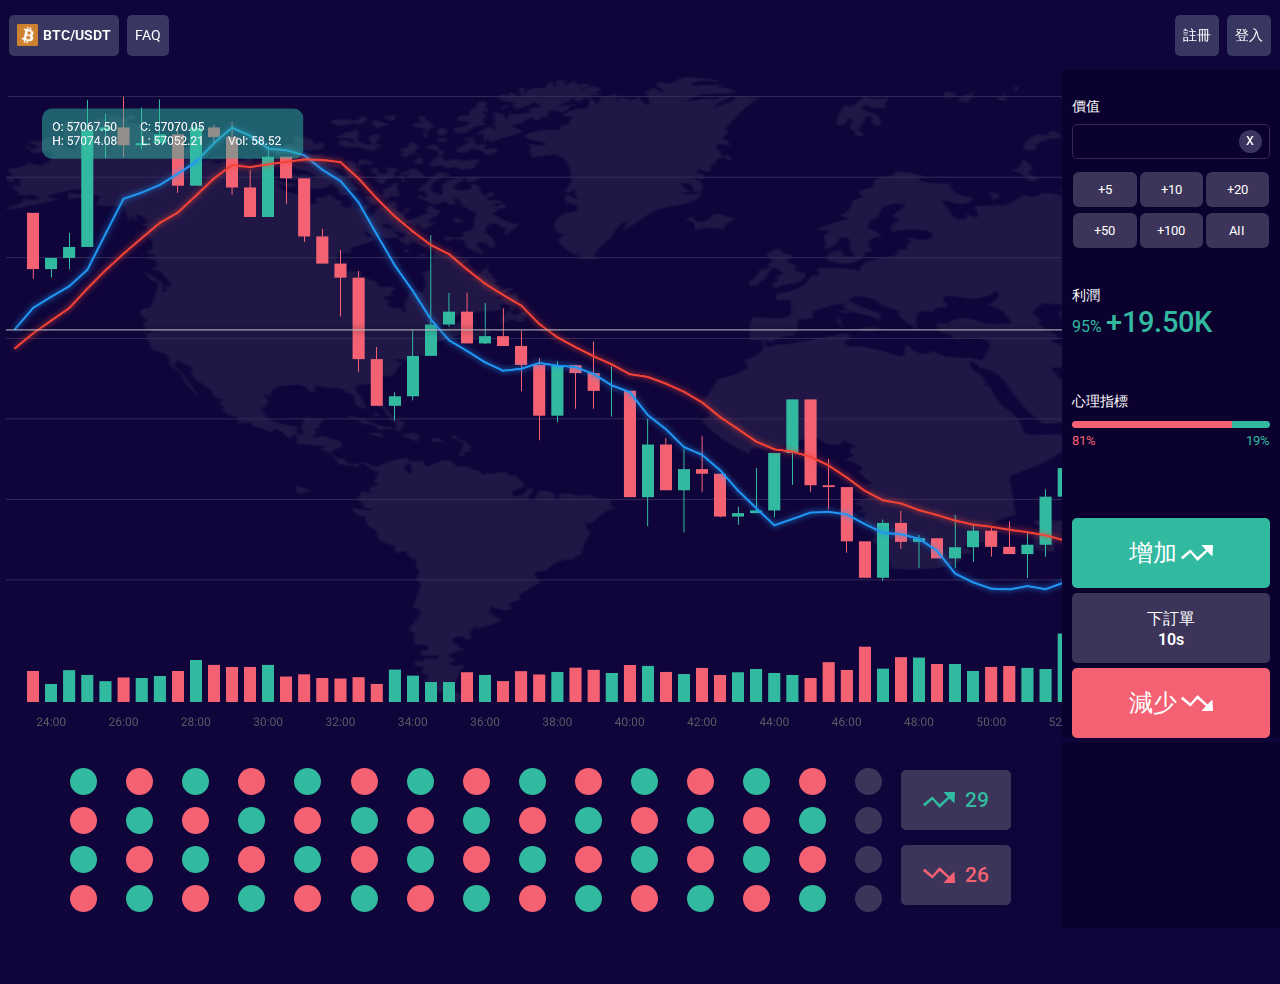
==== index.html @ 6b47ac54 "Add file" ====
<!DOCTYPE html>
<html lang="zh-Hant">
<head>
    <meta charset="UTF-8">
    <meta name="viewport" content="width=device-width, initial-scale=1" />
    <meta http-equiv="X-UA-Compatible" content="IE=7,9,10,11" />
    <meta http-equiv="X-UA-Compatible" content="IE=edge,chrome=1">
    <meta name="DC.Title" content="BEST500" />
    <script src="js/jquery-1.8.3.min.js"></script>
    <script src="js/loading.js"></script>
    <link rel="stylesheet" href="css/layout.css" type="text/css">
    <link rel="stylesheet" href="css/font/flaticon.css" type="text/css">
    <title>Trade</title>
</head>
<body>
<header></header>
<div id="main">
    <div class="top">
        <div class="chart"><img src="img/chart.png" alt=""></div>
        <div class="info">
            <div class="one">
                <p class="title">價值</p>
                <div class="input"><input type="text" onkeyup="this.value=this.value.replace(/[^\d]/,'')"></div>
                <ul class="btnWP">
                    <li>+5</li>
                    <li>+10</li>
                    <li>+20</li>
                    <li>+50</li>
                    <li>+100</li>
                    <li>AII</li>
                </ul>
            </div>
            <div class="two">
                <p class="title">利潤</p>
                <div class="flex">
                    <span>95%</span>
                    <span>+19.50K</span>
                </div>
            </div>
            <div class="three">
                <p class="title">心理指標</p>
                <div class="round">
                    <div class="red"></div>
                    <div class="green"></div>
                </div>
                <div class="text">
                    <div class="red">81%</div>
                    <div class="green">19%</div>
                </div>
            </div>
            <div class="four">
                <div class="btn green">
                    <span>增加</span>
                    <img src="img/up.png" alt="">
                </div>
                <div class="btn">
                    <p>下訂單</p>
                    <p>10s</p>
                </div>
                <div class="btn red">
                    <span>減少</span>
                    <img src="img/down.png" alt="">
                </div>
            </div>
        </div>
    </div>
    <div class="mobile">
        <div class="top">
            <div class="info">
                <p class="title">心理指標</p>
                <div class="three">
                    <div class="round">
                        <div class="red"></div>
                        <div class="green"></div>
                    </div>
                    <div class="text">
                        <div class="red">81%</div>
                        <div class="green">19%</div>
                    </div>
                </div>
            </div>
        </div>
        
    </div>
    <div class="downWp">
        <div class="down">
            <div class="circle"></div>
            <div class="right">
                <div class="top">
                    <img src="img/upGreen.png" alt="">
                    <span class="green">29</span>
                </div>
                <div class="down">
                    <img src="img/downRed.png" alt="">
                    <span class="red">26</span>
                </div>
            </div>
        </div>
        <div class="blank"></div>
    </div>
    <div class="mobile">
        <div class="one">
            <p class="title">利潤</p>
            <div class="flex">
                <span>95%</span>
                <span>+19.50K</span>
            </div>
        </div>
        <div class="two">
            <div class="row1">
                <div class="btn">-</div>
                <div class="input"><input type="text" onkeyup="this.value=this.value.replace(/[^\d]/,'')"></div>
                <div class="btn">+</div>
            </div>
            <div class="row2">
                <div class="btn red">
                    <span>減少</span>
                    <img src="img/down.png" alt="">
                </div>
                <div class="btn">
                    <p>下訂單</p>
                    <p>10s</p>
                </div>
                <div class="btn green">
                    <span>增加</span>
                    <img src="img/up.png" alt="">
                </div>
            </div>
        </div>
    </div>
</div>
<footer></footer>
    
<script>
$(document).ready(function() {
    for(let i=0;i<60;i++){
        $('.down .circle').append('<div class="item"><p></p></div>');
    }
    let H = $('#main .top .info').height();
    let blankH = $('#main .downWp').height();
    let windowH =$(window).height();
    let documentH = $(document).height();
    $('#main .top .chart img').height(H);
    $('#main .downWp .blank').height(blankH);
    if(windowH - documentH < 52){
        $('#main').css({'margin-bottom':'57px'});
    }
    if($(window).width()<=400){
            $('#main .top .chart img').height(windowH*0.35);
        }else if($(window).width()<=500){
            $('#main .top .chart img').height(windowH*0.4);
        }else if($(window).width()<=1000){
            $('#main .top .chart img').height(windowH/3);
        }else{
            $('#main .top .chart img').height(H);
        }

    $('#main .mobile .two .row1 .btn:nth-child(1)').on('keydown', function(e){
        alert( e.which );
        $(this).css({'background-color':'#f46173'});
    });
    $('#main .mobile .two .row1 .btn:nth-child(2)').on('keydown', function(e){
        $(this).css({'background-color':'#32baa1'});
    });


    $(window).resize(function(){
        if($(window).width()<=400){
            $('#main .top .chart img').height(windowH*0.35);
        }else if($(window).width()<=500){
            $('#main .top .chart img').height(windowH*0.4);
        }else if($(window).width()<=1000){
            $('#main .top .chart img').height(windowH/3);
        }else{
            let H = $('#main .top .info').height();
            $('#main .top .chart img').height(H);
        }
        if(windowH - documentH < 52){
            $('#main').css({'margin-bottom':'57px'});
        }
    });
    
});
   
</script>    
</body>
</html>
---- css/layout.css ----
@import url('https://fonts.googleapis.com/css2?family=Roboto:wght@100;300;400;500;700;900&display=swap');/*font-family: 'Roboto',*/
*{margin:0;padding:0;} 
body ul, body li{padding:0;margin:0;list-style:none;}
body a{text-decoration:none;}
input:focus{outline:none}
select::-ms-expand{display:none;}
::-webkit-scrollbar {width: 0px;background:#ffffff;height:8px;}
::-webkit-scrollbar-thumb {background: rgba(255, 255, 255, 0.16);}   
body{margin:0 auto;padding:0;width:100%;min-width:270px;font-weight: 400;
    font-family:'Roboto','Helvetica Neue','Helvetica','Arial',sans-serif;
    background-color:#10053B;position:relative;}
/*header*/
header{width:100%;height: 70px;padding: 10px 5px;box-sizing: border-box;display: flex;justify-content: space-between;align-items: center;
    position: fixed;top: 0;left: 0;}
header .btn{background-color: #383762;color:#fff;padding:0 8px;border-radius: 5px;height:41px;margin:0 4px;font-size:0.9rem;cursor: pointer;}
header .btn:hover{background-color:#4cdbc1;}
header .btn.logo{cursor: default;}
header .btn.logo:hover{background-color:#383762;}
header .left,header .right,header .right .btn,
header .left .btn{display: flex;align-items: center;justify-content: center;}
header .left .btn:nth-child(1){font-weight: 600;}
header .btn img{width: 21px;margin-right: 5px;}
/*main*/
#main{margin-top: 70px;}
#main .top{width: 100%;display: flex;justify-content: center;align-items: flex-start;}
#main .top .chart,#main .down{width: 90%;overflow: hidden;}
#main .top .chart img{width: 100%;object-fit: contain;}
#main .top .info{width: 10%;color: #fff;padding:0 10px;box-sizing: border-box;background-color: #0b012f;}
#main .top .info .one{padding:25px 0 20px;margin-bottom:15px;}
#main .top .info .one p{line-height: 1.5rem;margin-bottom: 5px;}
p.title{font-size:0.9rem;}
#main .top .info .one .input,#main .mobile .two .row1 .input{position: relative;}
#main .top .info .one .input:after,
#main .mobile .two .row1 .input:after{content: 'x';width: 23px;height: 23px;border-radius:50%;position: absolute;right:8px;top:6px;
    background-color:#3c3460;color: #fff;text-align: center;cursor: pointer;}
#main .top .info .one input,
#main .mobile .two .row1 .input,
#main .mobile .two .row1 input{border-radius: 5px;background-color: transparent;width:100%;height: 35px;caret-color:#2096f3;
    border:1px solid #342958;color: #fff;padding-left: 10px;box-sizing: border-box;font-size: 1.2rem;font-weight:600;}
#main .top .info .one .btnWP{width: 100%;display: flex;justify-content: center;align-items: center;flex-wrap: wrap;margin-top: 10px;}
#main .top .info .one .btnWP li{display: block;width: 32%;background-color:#3c3559;color: #fff;text-align: center;height: 35px;
line-height: 35px;border-radius: 6px;margin:3px 0;font-size: 0.8rem;cursor: pointer;}
#main .top .info .one .btnWP li:hover{background-color:#4cdbc1 ;}
#main .top .info .one .btnWP li:nth-child(2),#main .top .info .one .btnWP li:nth-child(5){margin:0 3px;}
#main .top .info .two{margin-bottom:53px;}
#main .top .info .two span{color:#32baa1;}
#main .top .info .two span:nth-child(2){font-size:1.8rem;font-weight: 500;}
#main .top .info .three{margin-bottom:70px;}
#main .top .info .three .title{margin-bottom: 10px;}
#main .top .info .three .round{display:flex;justify-content: center;align-items: center;width: 100%;}
#main .top .info .three .round .red{width: 81%;height: 7px;background-color:#f46173;border-top-left-radius:10px;border-bottom-left-radius:10px;}
#main .top .info .three .round .green{width: 19%;height: 7px;background-color:#32baa1;border-top-right-radius:10px;border-bottom-right-radius:10px;}
#main .top .info .three .text{display: flex;justify-content: space-between;align-items: center;margin-top: 5px;}
#main .top .info .three .text .red{color:#f46173;font-size: 0.8rem;}
#main .top .info .three .text .green{color:#32baa1;font-size: 0.8rem;}
#main .top .info .four .btn{width:100%;height: 70px;background-color:#3c3559;border-radius: 5px;text-align: center;line-height: 70px;cursor: pointer;}
#main .top .info .four .btn:nth-child(2){margin:5px 0;line-height: normal;padding:16px 0;box-sizing: border-box;}
#main .top .info .four .btn span{font-size:1.5rem;}
#main .top .info .four .btn img{width:32px;height:16px;}
#main .top .info .four .btn:nth-child(2) p:nth-child(1){font-weight:400;}
#main .top .info .four .btn:nth-child(2) p:nth-child(2){font-weight:600;}
#main .top .info .four .btn:nth-child(1){background-color:#32baa1;}
#main .top .info .four .btn:nth-child(3){background-color:#f46173;}
#main .downWp{width: 100%;display: flex;justify-content: center;align-items: center;}
#main .downWp .blank{width: 10%;background-color:#0b012f;}
#main .down{display: flex;justify-content: center;align-items: center;width:90%;margin-top:10px;}
#main .down .circle{display: flex;justify-content: center;align-items: center;flex-wrap: wrap;width:40%;margin:10px 0;}
#main .down .circle .item{width:6.6%;margin:6px 0;}
#main .down .circle .item p{width:27px;height:27px;border-radius:50%;margin:0 auto; }
#main .down .circle .item:nth-child(odd) p{background-color:#32baa1 ;}
#main .down .circle .item:nth-child(even) p{background-color:#f46173 ;}
#main .down .circle .item:nth-child(15n) p{background-color:#3c3559 ;}
#main .down .right {width:110px;}
#main .down .right img{width:32px;height:16px;}
#main .down .right .top,#main .down .right .down{width:100%;height:60px;margin:10px 0 15px;border-radius:5px;background-color:#3c3559;
    display: flex;justify-content: center;align-items: center;}
#main .down .right span{color: #fff;margin-left:10px;font-size:1.3rem;font-weight:500;}
#main .down .right span.green{color:#32baa1 ;}
#main .down .right span.red{color:#f46173 ;}
#main .mobile{display: none;}
#main .mobile .top .info{width:100%;display: flex;justify-content: center;align-items: flex-start;background-color: transparent;}
#main .mobile .top .info p{width: 9%;}
#main .mobile .top .info .three{width:91%;margin-bottom: 10px;}
#main .mobile .one{display: flex;justify-content: center;align-items: flex-end;margin: 15px 0;}
#main .mobile .one .flex span{color:#32baa1;margin:0 4px;font-size: 1.2rem;}
#main .mobile .one .flex span:nth-child(2){font-size: 1.7rem;font-weight: 500;}
#main .mobile .title{color: #fff;margin-right: 10px;margin-bottom: 3px;}
#main .mobile .two {width:98%;margin:0 auto;}
#main .mobile .two .row1,#main .mobile .two .row2{display: flex;justify-content: center;align-items: center;}
#main .mobile .two .btn{width:25%;background-color:#3c3559;height:50px;line-height: 50px;text-align: center;color:#fff;border-radius:5px;font-size: 1.5rem;}
#main .mobile .two .row1{margin-bottom: 12px;}
#main .mobile .two .row1 .input{width:47%;margin:0 auto;height:50px;}
#main .mobile .two .row1 input{border:0;}
#main .mobile .two .row2 .btn{font-size:1.3rem;width: 33%;}
#main .mobile .two .row2 .btn.red{background-color:#f46173;}
#main .mobile .two .row2 .btn.green{background-color:#32baa1;}
#main .mobile .two .row2 .btn:nth-child(2){margin:0 12px;font-weight:300;font-size:1rem;line-height: normal;padding: 5px 0;box-sizing: border-box;}
#main .mobile .two .row2 .btn:nth-child(2) p:nth-child(2){font-weight: 600;}
#main .mobile .two .row2 .btn img{width: 32px;height: 16px;}
#main .mobile .two .row1 .input:after{top:13px;}
/*footer*/
footer{display: none;width:100%;background-color:#3c3559;position: fixed;bottom:0;left:0;}
footer .row1{display: flex;justify-content: space-around;align-items: center;padding:6px 0;}
footer .row1 li a{color: #fff;}
footer .row1 li a p{font-size:0.8rem;}
.flaticon-money-graph-with-up-arrow,
footer .row1 li:nth-child(1) a p{color:#32baa1;}

@media(max-width:1970px){
    #main .top .chart,#main .down{width: 88%;}
    #main .top .chart img{width: auto;}
    #main .top .info,#main .downWp .blank{width: 12%;}
}
@media(max-width:1840px){
    #main .top .chart,#main .down{width: 87%;}
    #main .down .circle{width: 45%;}
    #main .top .info,#main .downWp .blank{width: 13%;}
}
@media(max-width:1700px){
    #main .top .chart,#main .down{width: 86%;}
    #main .top .info,#main .downWp .blank{width: 14%;}
    #main .down .circle{width: 50%;}
}
@media(max-width:1550px){
    #main .top .chart,#main .down{width: 85%;}
    #main .top .info,#main .downWp .blank{width: 15%;}
    #main .down .circle{width: 60%;}
}
@media(max-width:1370px){
    #main .top .chart,#main .down{width: 84%;}
    #main .top .info,#main .downWp .blank{width: 16%;}
    #main .down .circle{width: 70%;}
}
@media(max-width:1280px){
    #main .top .chart,#main .down{width: 83%;}
    #main .top .info,#main .downWp .blank{width: 17%;}
    #main .down .circle{width: 80%;}
}
@media(max-width:1160px){
    #main .top .chart,#main .down{width: 82%;}
    #main .top .info,#main .downWp .blank{width: 18%;}
}
@media(max-width:1090px){
    #main .top .chart,#main .down{width: 81%;}
    #main .top .info,#main .downWp .blank{width: 19%;}
    #main .down .circle{width:89%;}
}
@media(max-width:1050px){
    #main .top .chart,#main .down{width: 80%;}
    #main .top .info,#main .downWp .blank{width: 20%;}
}
@media(max-width:1000px){
    #main .top .chart,#main .down{width: 100%;}
    #main>.top .info,#main .downWp .blank{display: none;}
    #main .mobile{display: block;}
    #main .top .chart img{height: 420px;}
    #main .down .circle{width: 85%;}
    #main .down .circle .item p{width: 20px;height: 20px;margin:0 auto;}
    footer{display:block;}
    #main .down .circle .item{margin: 8px 0px;}
    
}
@media(max-width:950px){
    #main .mobile .top .info p{width: 11%;}
    #main .mobile .top .info .three{width: 89%;}
}
@media(max-width:750px){
    #main .mobile .top .info p{width: 13%;}
    #main .mobile .top .info .three{width: 87%;}
}
@media(max-width:600px){
    #main .mobile .top .info p{width: 15%;}
    #main .mobile .top .info .three{width: 85%;}
}
@media(max-width:560px){
    #main .down .circle .item{width:8.3%;}
    #main .down .circle .item p {
        width: 15px;
        height: 15px;
        margin: 0 auto;}
        #main .down{margin-top: 0;}
}
@media(max-width:500px){
    #main .mobile .top .info p{width: 18%;}
    #main .mobile .top .info .three{width: 82%;}
    #main .down .circle .item{margin: 4px 0;}
    #main .down .right .top, #main .down .right .down{width:95%;height: 45px;margin: 10px 0 12px;}
    #main .down{margin-bottom: -10px;}
}
@media(max-width:400px){
    #main .mobile .top .info p{width: 22%;}
    #main .mobile .top .info .three{width: 78%;}
    #main .down .circle .item p {width: 12px;height: 12px;}
    #main .down .right span{font-size: 1.1rem;}
    #main .mobile .top .info .three{margin-bottom: 0;}
    #main .mobile .one{margin-top:10px;}
}
@media(max-width:375px){
    #main .mobile .one {
        margin-top: 3px;
    }
}
@media(max-width:342px){
    #main .mobile .top .info p{width: 25%;}
    #main .mobile .top .info .three{width: 75%;}
    #main .down .circle .item p {width: 10px;height: 10px;}
    #main .down .right .top, #main .down .right .down {height: 35px;}
    #main .down .right {width: 90px;}
    #main .down .right img {width: 24px;height: 12px;}
    #main .down .right span{font-size: 1rem;}
    #main .down .circle {width: 100%;}
    #main .mobile .one{margin: 3px 0 5px;}
}
@media(max-width:320px){
    #main .mobile .one .flex span:nth-child(2) {font-size: 1.2rem;}
    #main .mobile .one .flex span{font-size:0.95rem;}
    #main .mobile .title{margin-bottom: 1px;}
    #main .down .circle .item {margin: 2px 0;}
    #main .down .right .top, #main .down .right .down{margin: 7px 0;height:31px;}
    header{height:53px;}
    #main .down {margin-bottom: -6px;}
}
@media(max-width:280px){
    #main .mobile .two .row2 .btn {font-size: 1rem;}
    header .btn {font-size: 0.8rem;}
}
---- css/font/flaticon.css ----
@font-face {
    font-family: "flaticon";
    src: url("./flaticon.ttf?2d214c63b13ab7ff384189e61bd31dfa") format("truetype"),
url("./flaticon.woff?2d214c63b13ab7ff384189e61bd31dfa") format("woff"),
url("./flaticon.woff2?2d214c63b13ab7ff384189e61bd31dfa") format("woff2"),
url("./flaticon.eot?2d214c63b13ab7ff384189e61bd31dfa#iefix") format("embedded-opentype"),
url("./flaticon.svg?2d214c63b13ab7ff384189e61bd31dfa#flaticon") format("svg");
}

i[class^="flaticon-"]:before, i[class*=" flaticon-"]:before {
    font-family: flaticon !important;
    font-style: normal;
    font-weight: normal !important;
    font-variant: normal;
    text-transform: none;
    line-height: 1;
    -webkit-font-smoothing: antialiased;
    -moz-osx-font-smoothing: grayscale;
    font-size: 1.3rem;text-align: center;margin: 0 auto 5px;display: block;
}

.flaticon-chart:before {
    content: "\f101";
}
.flaticon-transaction:before {
    content: "\f102";
}
.flaticon-money-graph-with-up-arrow:before {
    content: "\f103";
}
.flaticon-stock-market:before {
    content: "\f104";
}
.flaticon-graph:before {
    content: "\f105";
}
.flaticon-pie-chart:before {
    content: "\f106";
}
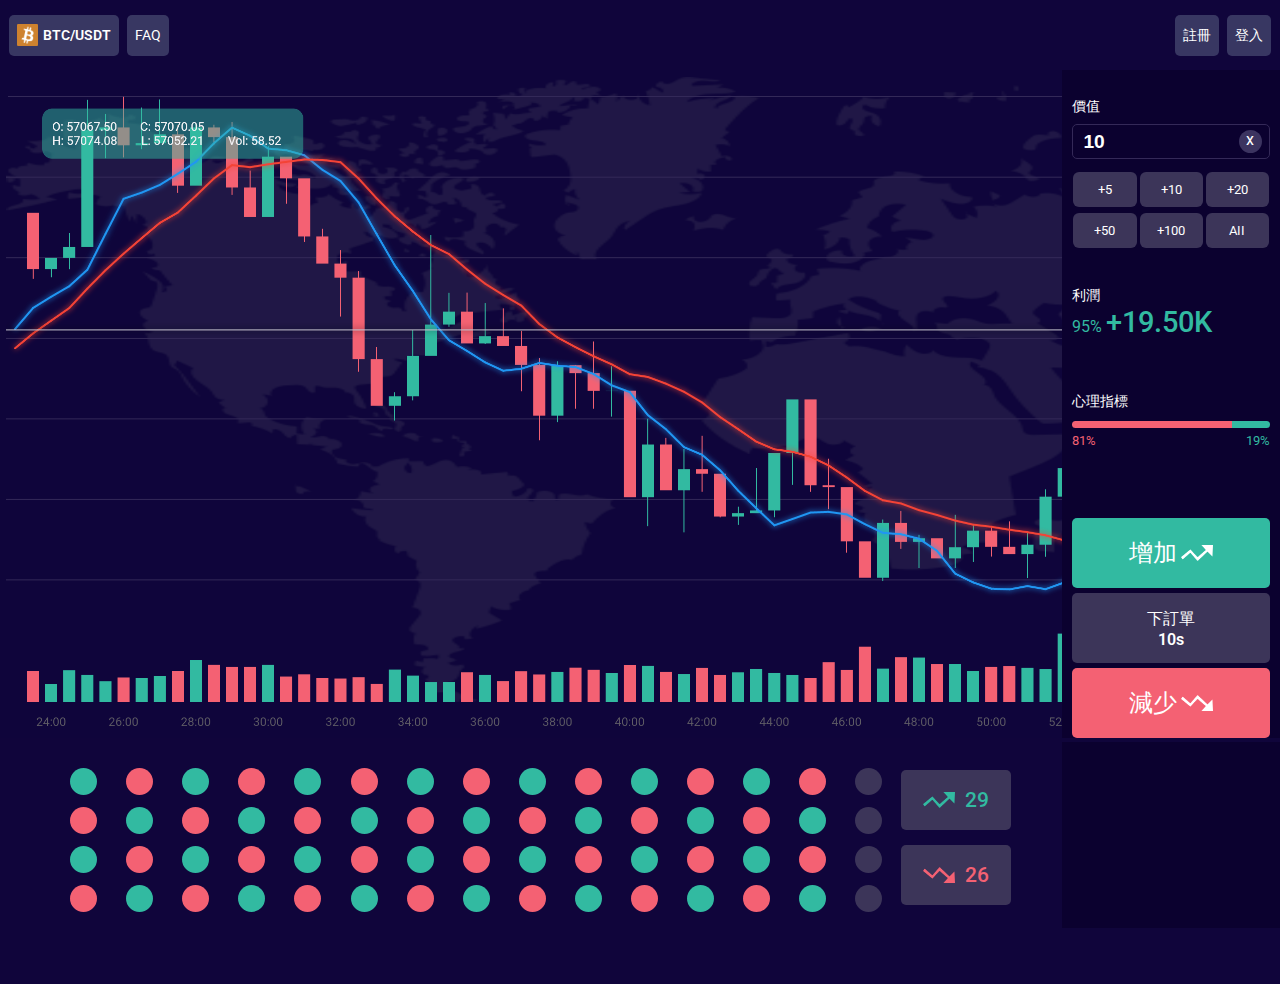
==== commit 4410e6f9: "Add faq,market file" ====
--- a/index.html
+++ b/index.html
@@ -49,7 +49,7 @@
                 </div>
             </div>
             <div class="four">
-                <div class="btn green">
+                <div class="btn green trade">
                     <span>增加</span>
                     <img src="img/up.png" alt="">
                 </div>
@@ -57,7 +57,7 @@
                     <p>下訂單</p>
                     <p>10s</p>
                 </div>
-                <div class="btn red">
+                <div class="btn red trade">
                     <span>減少</span>
                     <img src="img/down.png" alt="">
                 </div>
@@ -80,7 +80,6 @@
                 </div>
             </div>
         </div>
-        
     </div>
     <div class="downWp">
         <div class="down">
@@ -108,12 +107,12 @@
         </div>
         <div class="two">
             <div class="row1">
-                <div class="btn">-</div>
+                <a id="decrease" class="btn red">-</a>>
                 <div class="input"><input type="text" onkeyup="this.value=this.value.replace(/[^\d]/,'')"></div>
-                <div class="btn">+</div>
+                <a class="btn green" id="add">+</a>
             </div>
             <div class="row2">
-                <div class="btn red">
+                <div class="btn red trade">
                     <span>減少</span>
                     <img src="img/down.png" alt="">
                 </div>
@@ -121,13 +120,24 @@
                     <p>下訂單</p>
                     <p>10s</p>
                 </div>
-                <div class="btn green">
+                <div class="btn green trade">
                     <span>增加</span>
                     <img src="img/up.png" alt="">
                 </div>
             </div>
         </div>
     </div>
+    <div class="sliderInfo">
+        <div class="info">
+            <p>溫馨提醒 <span>x</span></p>
+            <span>請登入或註冊得以繼續交易</span>
+            <div class="btnWP">
+                <a class="btn" href="#">登入</a>
+                <a class="btn" href="#">註冊</a>
+            </div>
+        </div>
+    </div>
+    <div class="pageNo">0</div>
 </div>
 <footer></footer>
     
@@ -155,16 +165,19 @@
             $('#main .top .chart img').height(H);
         }
 
-    $('#main .mobile .two .row1 .btn:nth-child(1)').on('keydown', function(e){
-        alert( e.which );
-        $(this).css({'background-color':'#f46173'});
-    });
-    $('#main .mobile .two .row1 .btn:nth-child(2)').on('keydown', function(e){
-        $(this).css({'background-color':'#32baa1'});
-    });
+    /*click btn*/
+$('#main .trade').click(function(){
+    $('.sliderInfo').show();
+    $('#main .sliderInfo .info').animate({'top':(windowH-166)/2});
+});
+$('#main .sliderInfo .info p span').click(function(){
+    $('#main .sliderInfo .info').animate({'top':-166});
+    setTimeout( '$(".sliderInfo").fadeOut()',300);
+});
 
-
-    $(window).resize(function(){
+$('#main .top .info .one input').val(10);
+$('#main .mobile .two .row1 input').val(10);
+$(window).resize(function(){
         if($(window).width()<=400){
             $('#main .top .chart img').height(windowH*0.35);
         }else if($(window).width()<=500){
--- a/css/layout.css
+++ b/css/layout.css
@@ -10,8 +10,7 @@
     font-family:'Roboto','Helvetica Neue','Helvetica','Arial',sans-serif;
     background-color:#10053B;position:relative;}
 /*header*/
-header{width:100%;height: 70px;padding: 10px 5px;box-sizing: border-box;display: flex;justify-content: space-between;align-items: center;
-    position: fixed;top: 0;left: 0;}
+header{width:100%;height: 70px;padding: 10px 5px;box-sizing: border-box;display: flex;justify-content: space-between;align-items: center;}
 header .btn{background-color: #383762;color:#fff;padding:0 8px;border-radius: 5px;height:41px;margin:0 4px;font-size:0.9rem;cursor: pointer;}
 header .btn:hover{background-color:#4cdbc1;}
 header .btn.logo{cursor: default;}
@@ -21,7 +20,6 @@
 header .left .btn:nth-child(1){font-weight: 600;}
 header .btn img{width: 21px;margin-right: 5px;}
 /*main*/
-#main{margin-top: 70px;}
 #main .top{width: 100%;display: flex;justify-content: center;align-items: flex-start;}
 #main .top .chart,#main .down{width: 90%;overflow: hidden;}
 #main .top .chart img{width: 100%;object-fit: contain;}
@@ -40,7 +38,7 @@
 #main .top .info .one .btnWP{width: 100%;display: flex;justify-content: center;align-items: center;flex-wrap: wrap;margin-top: 10px;}
 #main .top .info .one .btnWP li{display: block;width: 32%;background-color:#3c3559;color: #fff;text-align: center;height: 35px;
 line-height: 35px;border-radius: 6px;margin:3px 0;font-size: 0.8rem;cursor: pointer;}
-#main .top .info .one .btnWP li:hover{background-color:#4cdbc1 ;}
+#main .top .info .one .btnWP li:hover,#main .top .info .one .btnWP li:active{background-color:#4cdbc1 ;}
 #main .top .info .one .btnWP li:nth-child(2),#main .top .info .one .btnWP li:nth-child(5){margin:0 3px;}
 #main .top .info .two{margin-bottom:53px;}
 #main .top .info .two span{color:#32baa1;}
@@ -87,10 +85,13 @@
 #main .mobile .title{color: #fff;margin-right: 10px;margin-bottom: 3px;}
 #main .mobile .two {width:98%;margin:0 auto;}
 #main .mobile .two .row1,#main .mobile .two .row2{display: flex;justify-content: center;align-items: center;}
-#main .mobile .two .btn{width:25%;background-color:#3c3559;height:50px;line-height: 50px;text-align: center;color:#fff;border-radius:5px;font-size: 1.5rem;}
+#main .mobile .two .btn{width:25%;background-color:#3c3559;height:50px;line-height: 50px;text-align: center;color:#fff;border-radius:5px;font-size: 1.5rem;
+padding: 0;}
+#main .mobile .two .btn#decrease:active {background-color:#f46173;transition: all 0.7s;}
+#main .mobile .two .btn#add:active {background-color:#32baa1;transition: all 0.7s;}
 #main .mobile .two .row1{margin-bottom: 12px;}
 #main .mobile .two .row1 .input{width:47%;margin:0 auto;height:50px;}
-#main .mobile .two .row1 input{border:0;}
+#main .mobile .two .row1 input{border:0;height:50px;}
 #main .mobile .two .row2 .btn{font-size:1.3rem;width: 33%;}
 #main .mobile .two .row2 .btn.red{background-color:#f46173;}
 #main .mobile .two .row2 .btn.green{background-color:#32baa1;}
@@ -98,13 +99,24 @@
 #main .mobile .two .row2 .btn:nth-child(2) p:nth-child(2){font-weight: 600;}
 #main .mobile .two .row2 .btn img{width: 32px;height: 16px;}
 #main .mobile .two .row1 .input:after{top:13px;}
+
+#main .sliderInfo{width:100%;height:100vh;position: fixed;top:0;left:0;background-color: rgba(0, 0, 0, 0.516);display: none;}
+#main .sliderInfo .info{border:1px solid gray;background-color: #fff;width:250px;border-radius: 10px;margin:0 auto;position: relative;}
+#main .sliderInfo .info p{width:90%;margin: 0 auto;color:#463d3e;font-size:1.5rem;position: relative;padding:10px 5px;border-bottom:1px solid #bdbdbd;
+text-align: center;}
+#main .sliderInfo .info p span{border-radius: 50%;width:22px;height:22px;color:#bdbdbd;background-color:#f2f2f2;padding:0;
+position: absolute;right:0;top:8px;text-align: center;line-height: 19px;font-weight: 300;font-size:1rem;cursor: pointer;}
+#main .sliderInfo .info span{text-align: center;display: inline-block;width: 100%;padding:15px 0;}
+#main .sliderInfo .info .btnWP{display: flex;justify-content: center;align-items: center;padding-bottom:20px;}
+#main .sliderInfo .info .btnWP .btn{background-color:#82c896;color: #fff;padding: 8px 5px;text-align: center;border-radius:5px;width:30%;margin:0 10px;}
+.pageNo{display:none;}
 /*footer*/
 footer{display: none;width:100%;background-color:#3c3559;position: fixed;bottom:0;left:0;}
 footer .row1{display: flex;justify-content: space-around;align-items: center;padding:6px 0;}
 footer .row1 li a{color: #fff;}
 footer .row1 li a p{font-size:0.8rem;}
-.flaticon-money-graph-with-up-arrow,
-footer .row1 li:nth-child(1) a p{color:#32baa1;}
+footer .row1 li.current a i,
+footer .row1 li.current a p{color:#32baa1;}
 
 @media(max-width:1970px){
     #main .top .chart,#main .down{width: 88%;}
